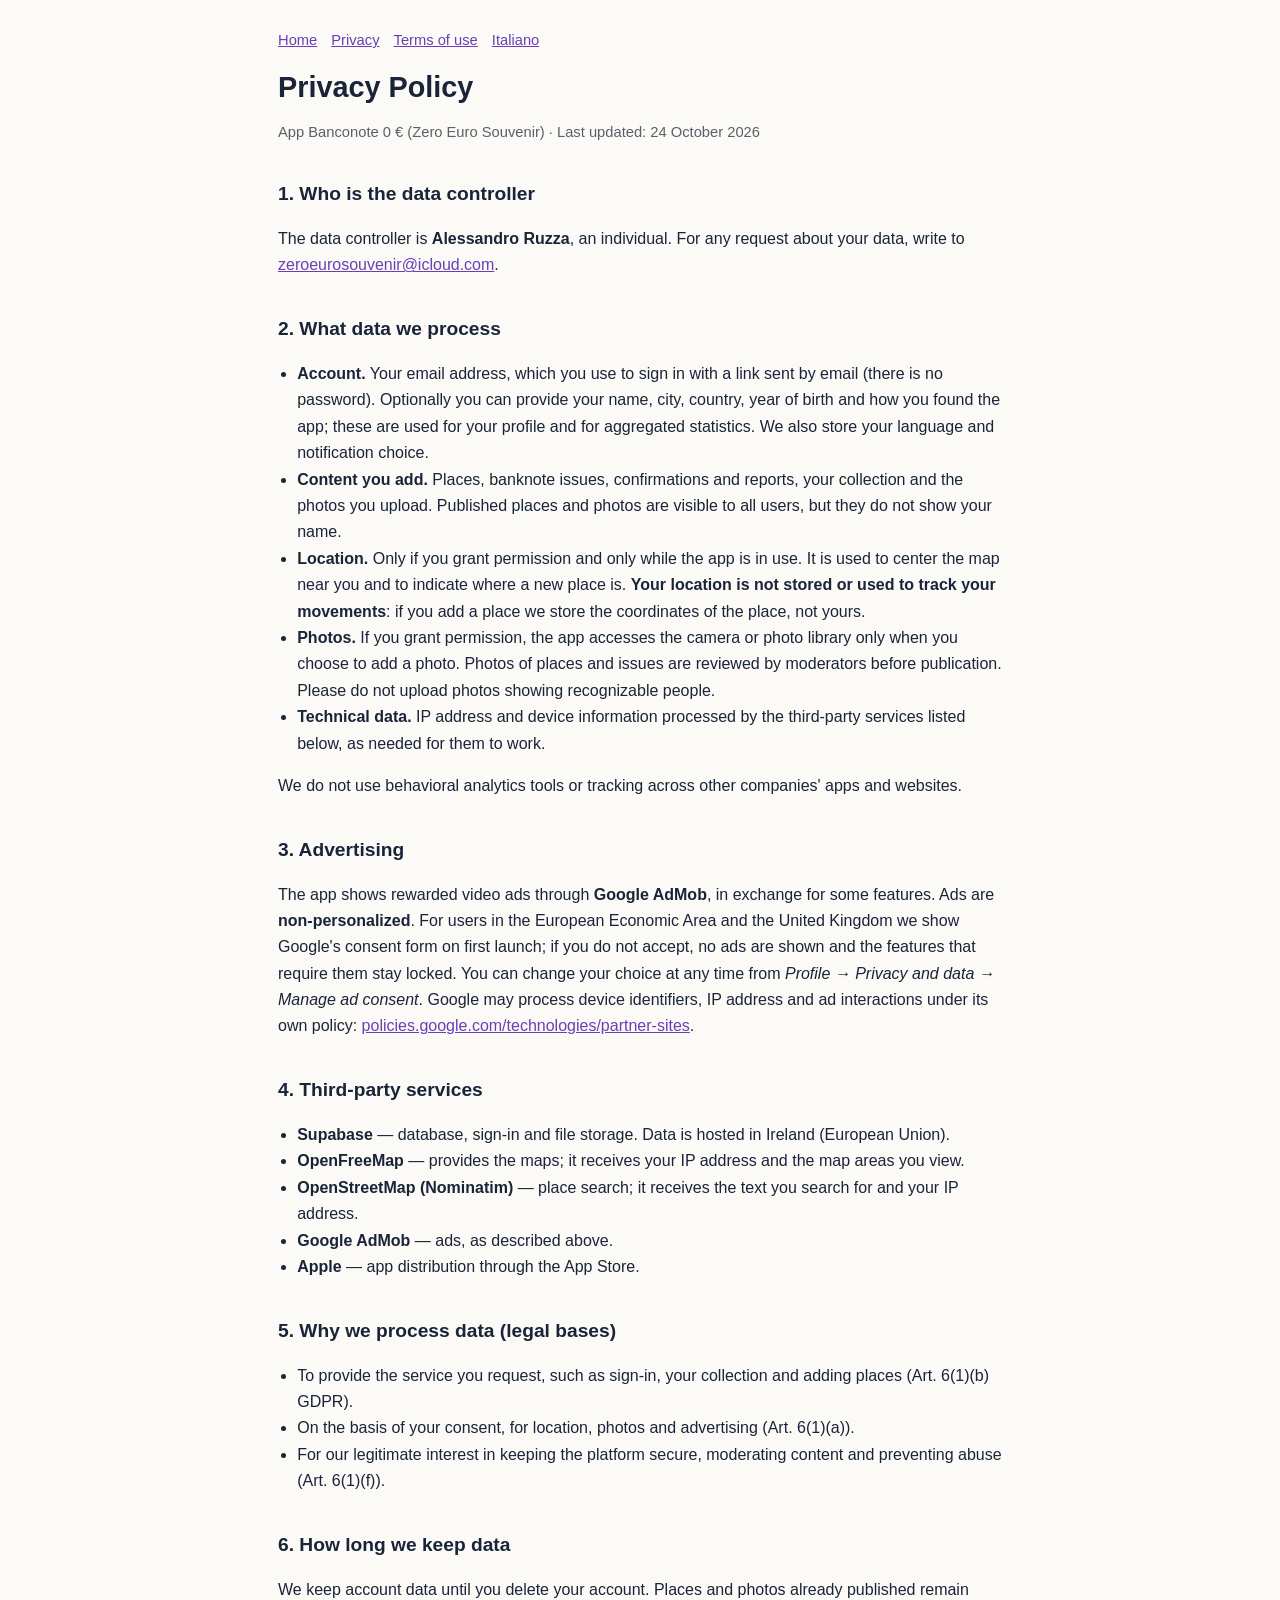
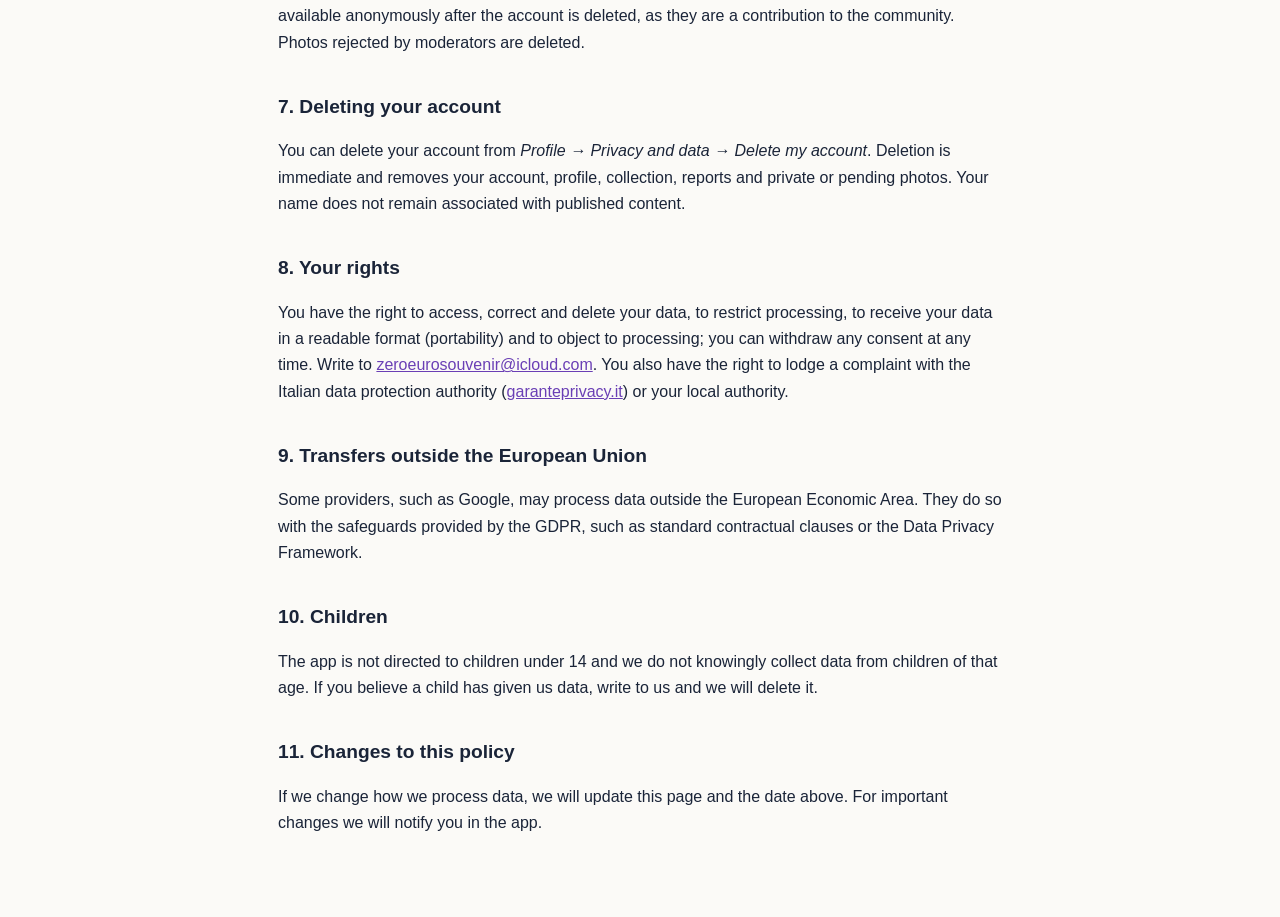
==== privacy-en.html @ 9dd88ea6 "Sito privacy" ====
<!doctype html>
<html lang="en">
<head>
<meta charset="utf-8">
<meta name="viewport" content="width=device-width,initial-scale=1">
<title>Privacy Policy — Banconote 0 €</title>
<link rel="stylesheet" href="style.css">
</head>
<body>
<main>
<nav><a href="index.html">Home</a><a href="privacy-en.html">Privacy</a><a href="terms-en.html">Terms of use</a><a href="privacy.html">Italiano</a></nav>
<h1>Privacy Policy</h1>
<p class="muted">App Banconote 0 € (Zero Euro Souvenir) &middot; Last updated: 24 October 2026</p>

<h2>1. Who is the data controller</h2>
<p>The data controller is <strong>Alessandro Ruzza</strong>, an individual. For any request about your data, write to <a href="mailto:zeroeurosouvenir@icloud.com">zeroeurosouvenir@icloud.com</a>.</p>

<h2>2. What data we process</h2>
<ul>
<li><strong>Account.</strong> Your email address, which you use to sign in with a link sent by email (there is no password). Optionally you can provide your name, city, country, year of birth and how you found the app; these are used for your profile and for aggregated statistics. We also store your language and notification choice.</li>
<li><strong>Content you add.</strong> Places, banknote issues, confirmations and reports, your collection and the photos you upload. Published places and photos are visible to all users, but they do not show your name.</li>
<li><strong>Location.</strong> Only if you grant permission and only while the app is in use. It is used to center the map near you and to indicate where a new place is. <strong>Your location is not stored or used to track your movements</strong>: if you add a place we store the coordinates of the place, not yours.</li>
<li><strong>Photos.</strong> If you grant permission, the app accesses the camera or photo library only when you choose to add a photo. Photos of places and issues are reviewed by moderators before publication. Please do not upload photos showing recognizable people.</li>
<li><strong>Technical data.</strong> IP address and device information processed by the third-party services listed below, as needed for them to work.</li>
</ul>
<p>We do not use behavioral analytics tools or tracking across other companies' apps and websites.</p>

<h2>3. Advertising</h2>
<p>The app shows rewarded video ads through <strong>Google AdMob</strong>, in exchange for some features. Ads are <strong>non-personalized</strong>. For users in the European Economic Area and the United Kingdom we show Google's consent form on first launch; if you do not accept, no ads are shown and the features that require them stay locked. You can change your choice at any time from <em>Profile &rarr; Privacy and data &rarr; Manage ad consent</em>. Google may process device identifiers, IP address and ad interactions under its own policy: <a href="https://policies.google.com/technologies/partner-sites">policies.google.com/technologies/partner-sites</a>.</p>

<h2>4. Third-party services</h2>
<ul>
<li><strong>Supabase</strong> &mdash; database, sign-in and file storage. Data is hosted in Ireland (European Union).</li>
<li><strong>OpenFreeMap</strong> &mdash; provides the maps; it receives your IP address and the map areas you view.</li>
<li><strong>OpenStreetMap (Nominatim)</strong> &mdash; place search; it receives the text you search for and your IP address.</li>
<li><strong>Google AdMob</strong> &mdash; ads, as described above.</li>
<li><strong>Apple</strong> &mdash; app distribution through the App Store.</li>
</ul>

<h2>5. Why we process data (legal bases)</h2>
<ul>
<li>To provide the service you request, such as sign-in, your collection and adding places (Art. 6(1)(b) GDPR).</li>
<li>On the basis of your consent, for location, photos and advertising (Art. 6(1)(a)).</li>
<li>For our legitimate interest in keeping the platform secure, moderating content and preventing abuse (Art. 6(1)(f)).</li>
</ul>

<h2>6. How long we keep data</h2>
<p>We keep account data until you delete your account. Places and photos already published remain available anonymously after the account is deleted, as they are a contribution to the community. Photos rejected by moderators are deleted.</p>

<h2>7. Deleting your account</h2>
<p>You can delete your account from <em>Profile &rarr; Privacy and data &rarr; Delete my account</em>. Deletion is immediate and removes your account, profile, collection, reports and private or pending photos. Your name does not remain associated with published content.</p>

<h2>8. Your rights</h2>
<p>You have the right to access, correct and delete your data, to restrict processing, to receive your data in a readable format (portability) and to object to processing; you can withdraw any consent at any time. Write to <a href="mailto:zeroeurosouvenir@icloud.com">zeroeurosouvenir@icloud.com</a>. You also have the right to lodge a complaint with the Italian data protection authority (<a href="https://www.garanteprivacy.it">garanteprivacy.it</a>) or your local authority.</p>

<h2>9. Transfers outside the European Union</h2>
<p>Some providers, such as Google, may process data outside the European Economic Area. They do so with the safeguards provided by the GDPR, such as standard contractual clauses or the Data Privacy Framework.</p>

<h2>10. Children</h2>
<p>The app is not directed to children under 14 and we do not knowingly collect data from children of that age. If you believe a child has given us data, write to us and we will delete it.</p>

<h2>11. Changes to this policy</h2>
<p>If we change how we process data, we will update this page and the date above. For important changes we will notify you in the app.</p>

</main>
</body>
</html>
---- style.css ----
:root{--bg:#fbfaf7;--fg:#1a2438;--muted:#5a6068;--brand:#6a3fb5;--card:#ffffff;--line:#e4e2dc}
@media (prefers-color-scheme:dark){:root{--bg:#14161c;--fg:#eceef3;--muted:#a5a9b3;--brand:#b79bf0;--card:#1c1f27;--line:#2c303a}}
*{box-sizing:border-box}
body{margin:0;background:var(--bg);color:var(--fg);font:16px/1.65 -apple-system,BlinkMacSystemFont,"Segoe UI",Roboto,Helvetica,Arial,sans-serif}
main{max-width:760px;margin:0 auto;padding:28px 18px 64px}
h1{font-size:1.8rem;line-height:1.2;margin:.2em 0 .3em}
h2{font-size:1.2rem;margin:1.8em 0 .4em}
p,li{color:var(--fg)}
.muted{color:var(--muted);font-size:.92rem}
a{color:var(--brand)}
ul{padding-left:1.2em}
nav{display:flex;gap:14px;flex-wrap:wrap;font-size:.92rem;margin-bottom:18px}
.card{background:var(--card);border:1px solid var(--line);border-radius:14px;padding:16px 18px;margin:14px 0}
footer{margin-top:40px;padding-top:16px;border-top:1px solid var(--line)}
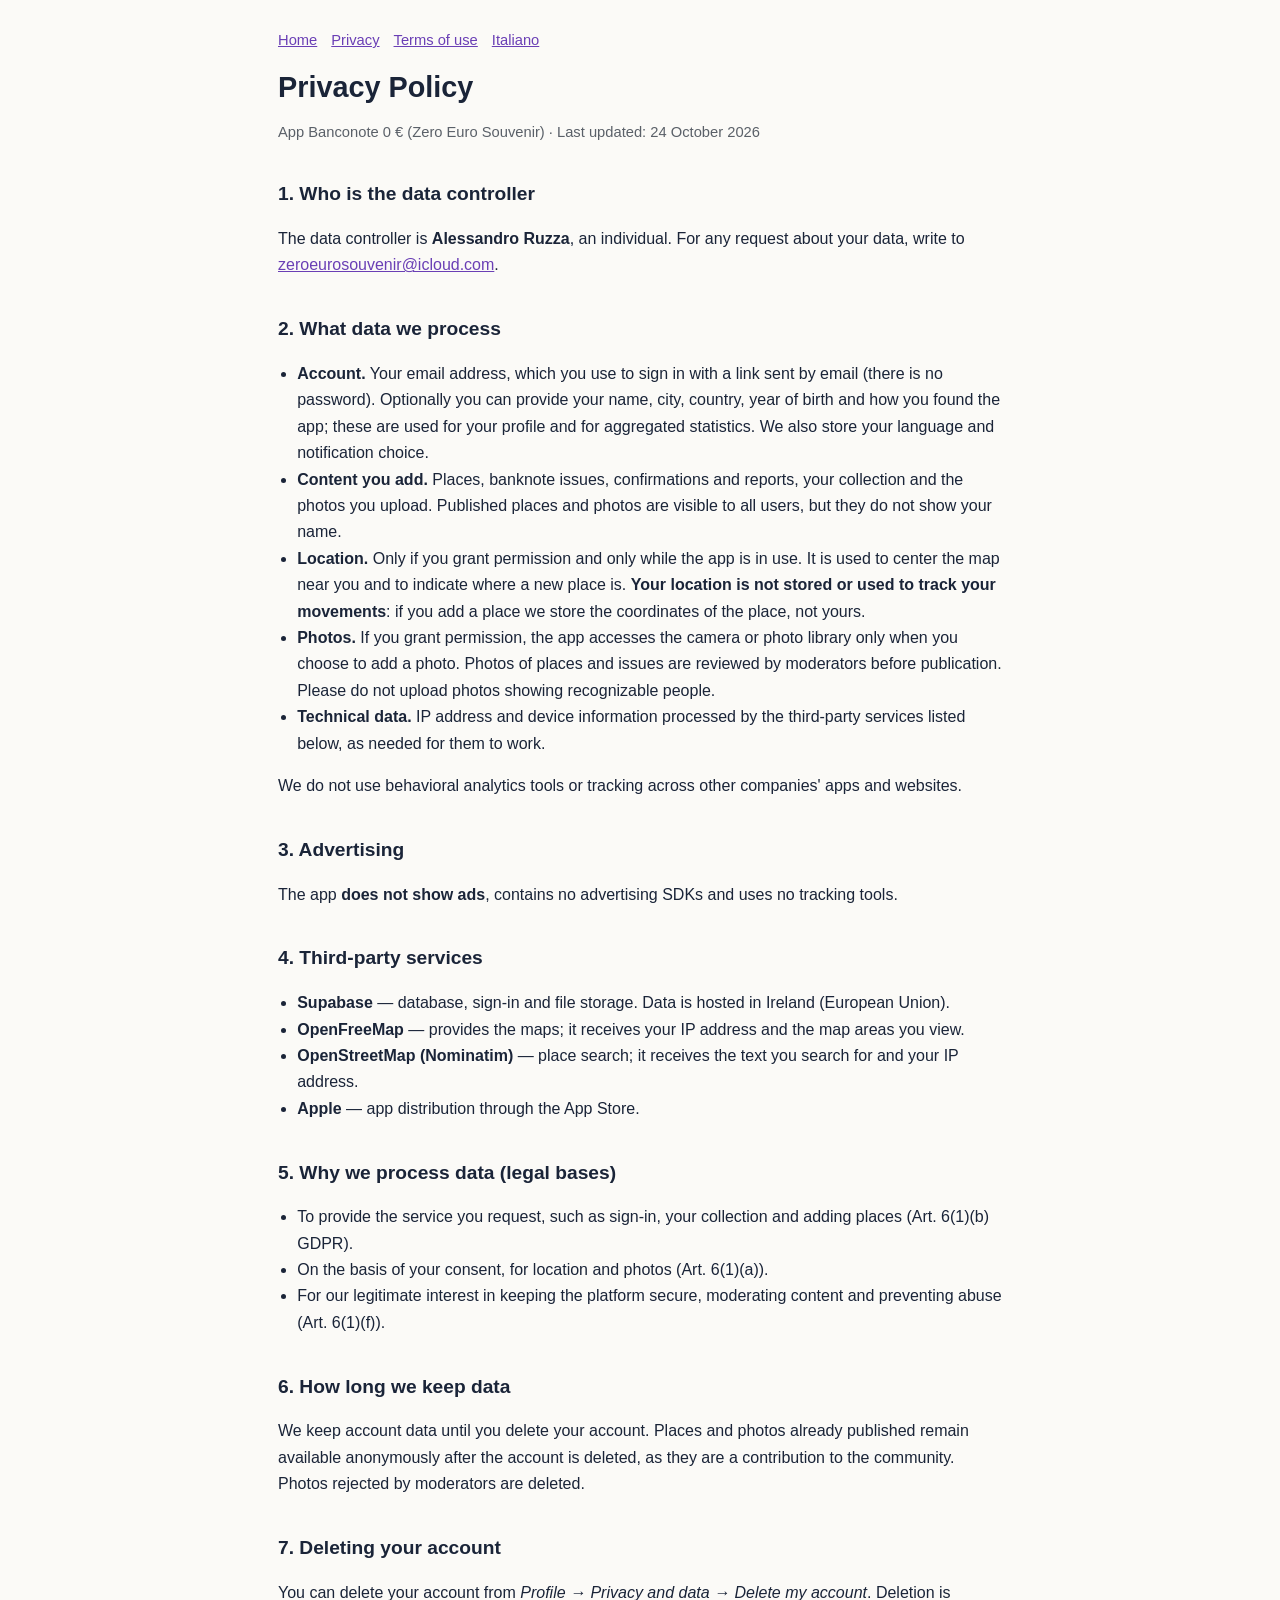
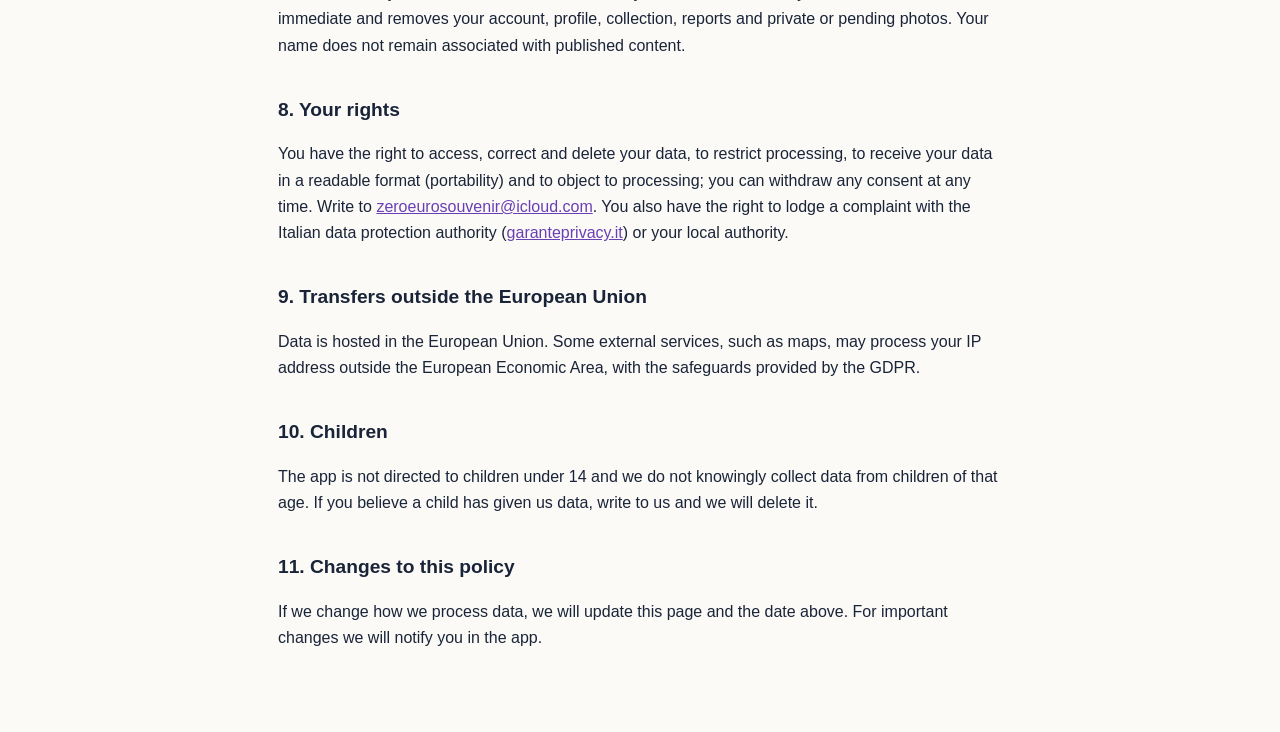
==== commit 17e070f6: "Policy: app senza pubblicità" ====
--- a/privacy-en.html
+++ b/privacy-en.html
@@ -26,21 +26,20 @@
 <p>We do not use behavioral analytics tools or tracking across other companies' apps and websites.</p>
 
 <h2>3. Advertising</h2>
-<p>The app shows rewarded video ads through <strong>Google AdMob</strong>, in exchange for some features. Ads are <strong>non-personalized</strong>. For users in the European Economic Area and the United Kingdom we show Google's consent form on first launch; if you do not accept, no ads are shown and the features that require them stay locked. You can change your choice at any time from <em>Profile &rarr; Privacy and data &rarr; Manage ad consent</em>. Google may process device identifiers, IP address and ad interactions under its own policy: <a href="https://policies.google.com/technologies/partner-sites">policies.google.com/technologies/partner-sites</a>.</p>
+<p>The app <strong>does not show ads</strong>, contains no advertising SDKs and uses no tracking tools.</p>
 
 <h2>4. Third-party services</h2>
 <ul>
 <li><strong>Supabase</strong> &mdash; database, sign-in and file storage. Data is hosted in Ireland (European Union).</li>
 <li><strong>OpenFreeMap</strong> &mdash; provides the maps; it receives your IP address and the map areas you view.</li>
 <li><strong>OpenStreetMap (Nominatim)</strong> &mdash; place search; it receives the text you search for and your IP address.</li>
-<li><strong>Google AdMob</strong> &mdash; ads, as described above.</li>
 <li><strong>Apple</strong> &mdash; app distribution through the App Store.</li>
 </ul>
 
 <h2>5. Why we process data (legal bases)</h2>
 <ul>
 <li>To provide the service you request, such as sign-in, your collection and adding places (Art. 6(1)(b) GDPR).</li>
-<li>On the basis of your consent, for location, photos and advertising (Art. 6(1)(a)).</li>
+<li>On the basis of your consent, for location and photos (Art. 6(1)(a)).</li>
 <li>For our legitimate interest in keeping the platform secure, moderating content and preventing abuse (Art. 6(1)(f)).</li>
 </ul>
 
@@ -54,7 +53,7 @@
 <p>You have the right to access, correct and delete your data, to restrict processing, to receive your data in a readable format (portability) and to object to processing; you can withdraw any consent at any time. Write to <a href="mailto:zeroeurosouvenir@icloud.com">zeroeurosouvenir@icloud.com</a>. You also have the right to lodge a complaint with the Italian data protection authority (<a href="https://www.garanteprivacy.it">garanteprivacy.it</a>) or your local authority.</p>
 
 <h2>9. Transfers outside the European Union</h2>
-<p>Some providers, such as Google, may process data outside the European Economic Area. They do so with the safeguards provided by the GDPR, such as standard contractual clauses or the Data Privacy Framework.</p>
+<p>Data is hosted in the European Union. Some external services, such as maps, may process your IP address outside the European Economic Area, with the safeguards provided by the GDPR.</p>
 
 <h2>10. Children</h2>
 <p>The app is not directed to children under 14 and we do not knowingly collect data from children of that age. If you believe a child has given us data, write to us and we will delete it.</p>
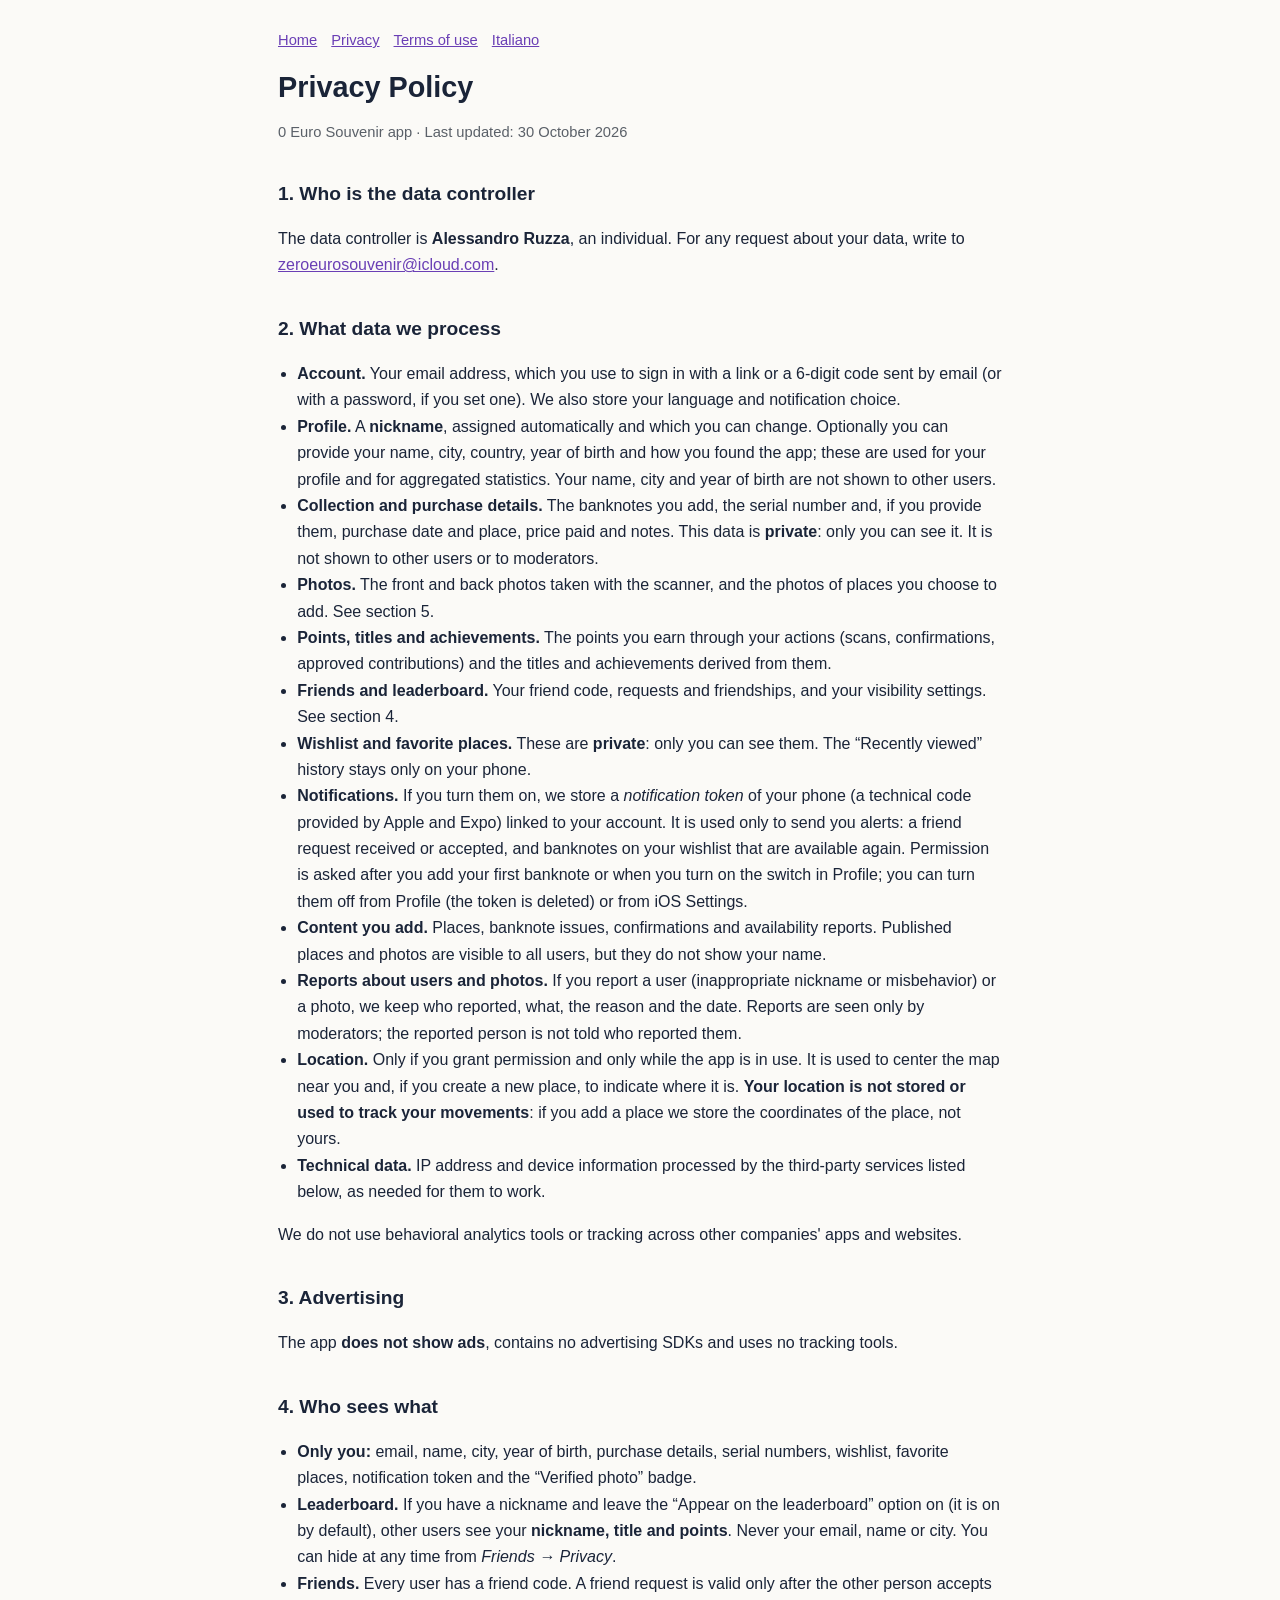
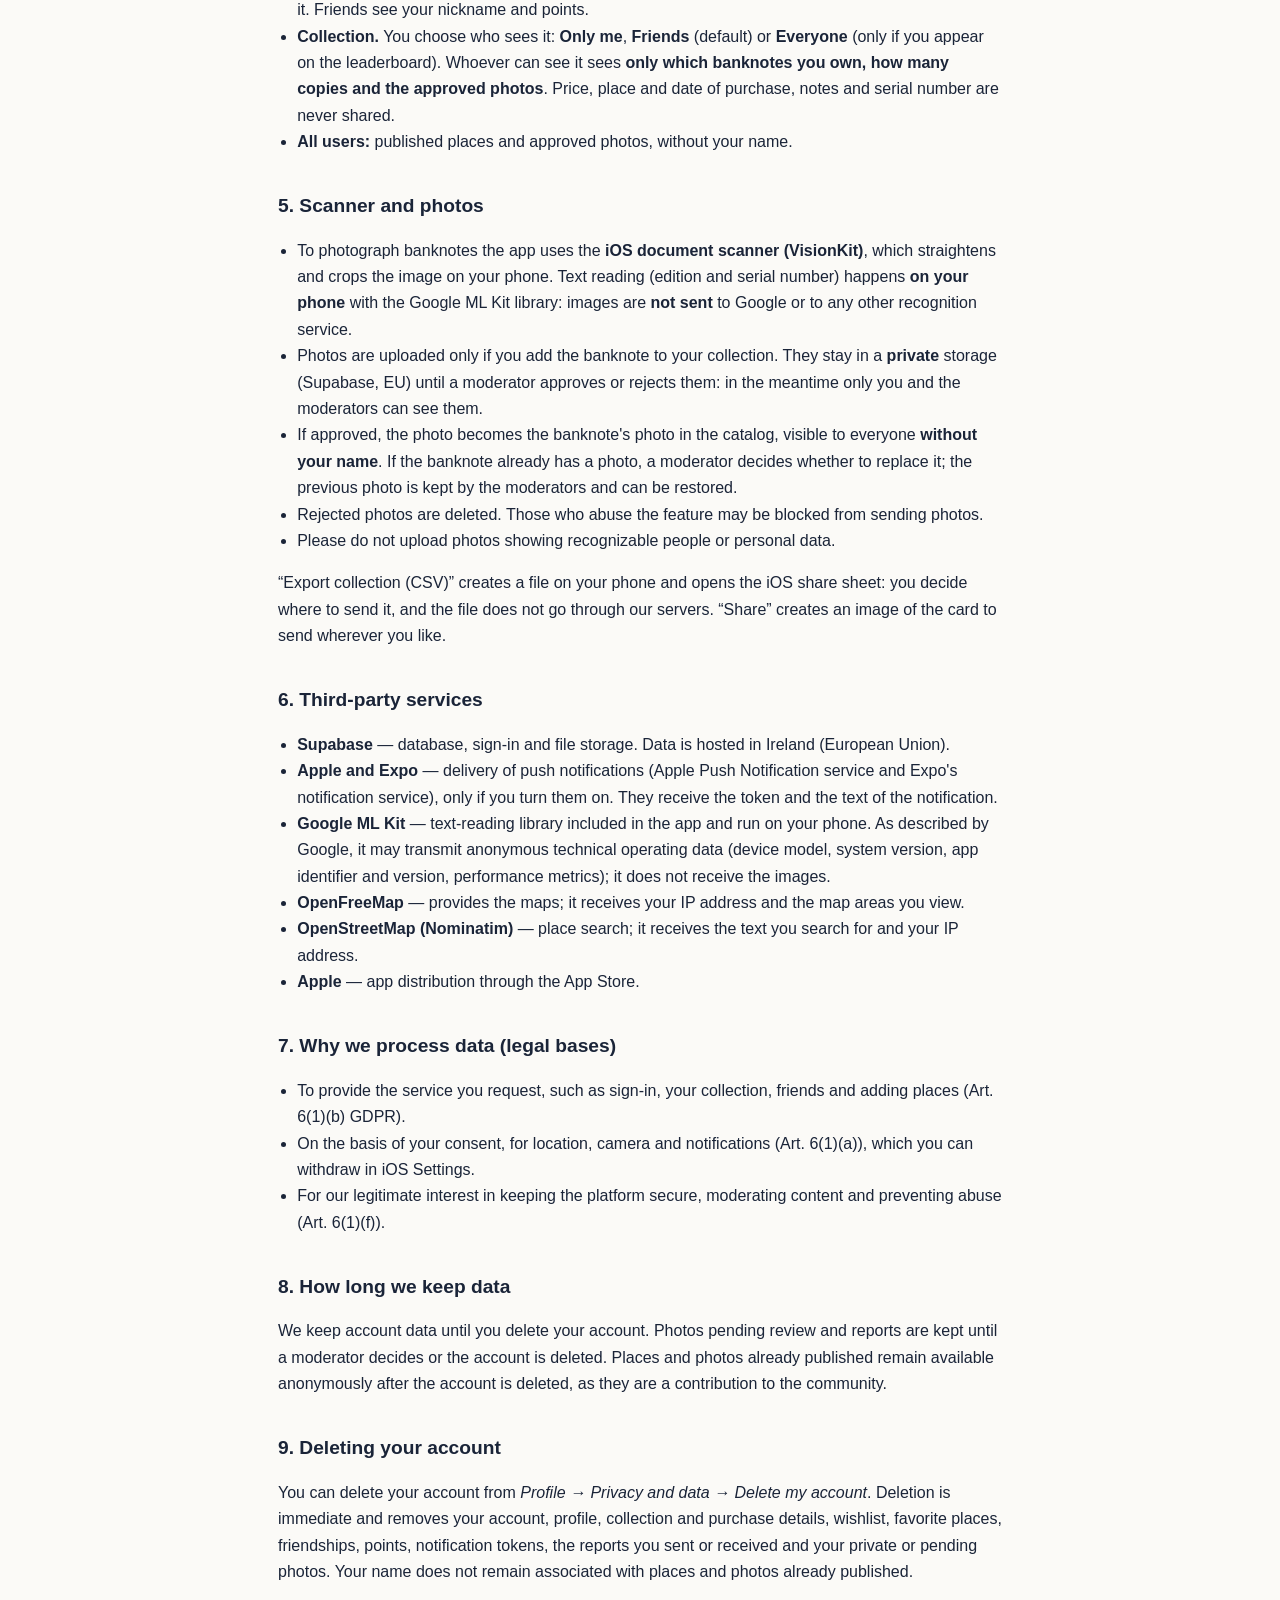
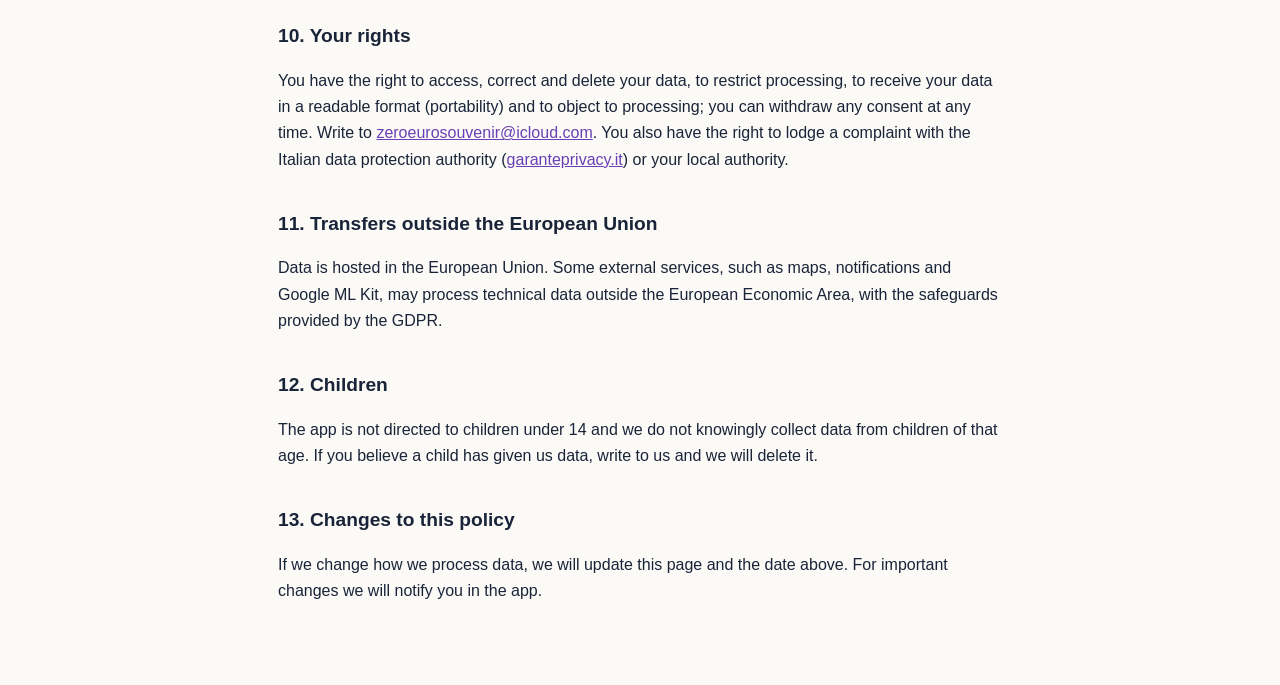
==== commit 1d9050bb: "Add files via upload" ====
--- a/privacy-en.html
+++ b/privacy-en.html
@@ -3,24 +3,31 @@
 <head>
 <meta charset="utf-8">
 <meta name="viewport" content="width=device-width,initial-scale=1">
-<title>Privacy Policy — Banconote 0 €</title>
+<title>Privacy Policy — 0 Euro Souvenir</title>
 <link rel="stylesheet" href="style.css">
 </head>
 <body>
 <main>
 <nav><a href="index.html">Home</a><a href="privacy-en.html">Privacy</a><a href="terms-en.html">Terms of use</a><a href="privacy.html">Italiano</a></nav>
 <h1>Privacy Policy</h1>
-<p class="muted">App Banconote 0 € (Zero Euro Souvenir) &middot; Last updated: 24 October 2026</p>
+<p class="muted">0 Euro Souvenir app &middot; Last updated: 30 October 2026</p>
 
 <h2>1. Who is the data controller</h2>
 <p>The data controller is <strong>Alessandro Ruzza</strong>, an individual. For any request about your data, write to <a href="mailto:zeroeurosouvenir@icloud.com">zeroeurosouvenir@icloud.com</a>.</p>
 
 <h2>2. What data we process</h2>
 <ul>
-<li><strong>Account.</strong> Your email address, which you use to sign in with a link sent by email (there is no password). Optionally you can provide your name, city, country, year of birth and how you found the app; these are used for your profile and for aggregated statistics. We also store your language and notification choice.</li>
-<li><strong>Content you add.</strong> Places, banknote issues, confirmations and reports, your collection and the photos you upload. Published places and photos are visible to all users, but they do not show your name.</li>
-<li><strong>Location.</strong> Only if you grant permission and only while the app is in use. It is used to center the map near you and to indicate where a new place is. <strong>Your location is not stored or used to track your movements</strong>: if you add a place we store the coordinates of the place, not yours.</li>
-<li><strong>Photos.</strong> If you grant permission, the app accesses the camera or photo library only when you choose to add a photo. Photos of places and issues are reviewed by moderators before publication. Please do not upload photos showing recognizable people.</li>
+<li><strong>Account.</strong> Your email address, which you use to sign in with a link or a 6-digit code sent by email (or with a password, if you set one). We also store your language and notification choice.</li>
+<li><strong>Profile.</strong> A <strong>nickname</strong>, assigned automatically and which you can change. Optionally you can provide your name, city, country, year of birth and how you found the app; these are used for your profile and for aggregated statistics. Your name, city and year of birth are not shown to other users.</li>
+<li><strong>Collection and purchase details.</strong> The banknotes you add, the serial number and, if you provide them, purchase date and place, price paid and notes. This data is <strong>private</strong>: only you can see it. It is not shown to other users or to moderators.</li>
+<li><strong>Photos.</strong> The front and back photos taken with the scanner, and the photos of places you choose to add. See section 5.</li>
+<li><strong>Points, titles and achievements.</strong> The points you earn through your actions (scans, confirmations, approved contributions) and the titles and achievements derived from them.</li>
+<li><strong>Friends and leaderboard.</strong> Your friend code, requests and friendships, and your visibility settings. See section 4.</li>
+<li><strong>Wishlist and favorite places.</strong> These are <strong>private</strong>: only you can see them. The &ldquo;Recently viewed&rdquo; history stays only on your phone.</li>
+<li><strong>Notifications.</strong> If you turn them on, we store a <em>notification token</em> of your phone (a technical code provided by Apple and Expo) linked to your account. It is used only to send you alerts: a friend request received or accepted, and banknotes on your wishlist that are available again. Permission is asked after you add your first banknote or when you turn on the switch in Profile; you can turn them off from Profile (the token is deleted) or from iOS Settings.</li>
+<li><strong>Content you add.</strong> Places, banknote issues, confirmations and availability reports. Published places and photos are visible to all users, but they do not show your name.</li>
+<li><strong>Reports about users and photos.</strong> If you report a user (inappropriate nickname or misbehavior) or a photo, we keep who reported, what, the reason and the date. Reports are seen only by moderators; the reported person is not told who reported them.</li>
+<li><strong>Location.</strong> Only if you grant permission and only while the app is in use. It is used to center the map near you and, if you create a new place, to indicate where it is. <strong>Your location is not stored or used to track your movements</strong>: if you add a place we store the coordinates of the place, not yours.</li>
 <li><strong>Technical data.</strong> IP address and device information processed by the third-party services listed below, as needed for them to work.</li>
 </ul>
 <p>We do not use behavioral analytics tools or tracking across other companies' apps and websites.</p>
@@ -28,37 +35,58 @@
 <h2>3. Advertising</h2>
 <p>The app <strong>does not show ads</strong>, contains no advertising SDKs and uses no tracking tools.</p>
 
-<h2>4. Third-party services</h2>
+<h2>4. Who sees what</h2>
+<ul>
+<li><strong>Only you:</strong> email, name, city, year of birth, purchase details, serial numbers, wishlist, favorite places, notification token and the &ldquo;Verified photo&rdquo; badge.</li>
+<li><strong>Leaderboard.</strong> If you have a nickname and leave the &ldquo;Appear on the leaderboard&rdquo; option on (it is on by default), other users see your <strong>nickname, title and points</strong>. Never your email, name or city. You can hide at any time from <em>Friends &rarr; Privacy</em>.</li>
+<li><strong>Friends.</strong> Every user has a friend code. A friend request is valid only after the other person accepts it. Friends see your nickname and points.</li>
+<li><strong>Collection.</strong> You choose who sees it: <strong>Only me</strong>, <strong>Friends</strong> (default) or <strong>Everyone</strong> (only if you appear on the leaderboard). Whoever can see it sees <strong>only which banknotes you own, how many copies and the approved photos</strong>. Price, place and date of purchase, notes and serial number are never shared.</li>
+<li><strong>All users:</strong> published places and approved photos, without your name.</li>
+</ul>
+
+<h2>5. Scanner and photos</h2>
+<ul>
+<li>To photograph banknotes the app uses the <strong>iOS document scanner (VisionKit)</strong>, which straightens and crops the image on your phone. Text reading (edition and serial number) happens <strong>on your phone</strong> with the Google ML Kit library: images are <strong>not sent</strong> to Google or to any other recognition service.</li>
+<li>Photos are uploaded only if you add the banknote to your collection. They stay in a <strong>private</strong> storage (Supabase, EU) until a moderator approves or rejects them: in the meantime only you and the moderators can see them.</li>
+<li>If approved, the photo becomes the banknote's photo in the catalog, visible to everyone <strong>without your name</strong>. If the banknote already has a photo, a moderator decides whether to replace it; the previous photo is kept by the moderators and can be restored.</li>
+<li>Rejected photos are deleted. Those who abuse the feature may be blocked from sending photos.</li>
+<li>Please do not upload photos showing recognizable people or personal data.</li>
+</ul>
+<p>&ldquo;Export collection (CSV)&rdquo; creates a file on your phone and opens the iOS share sheet: you decide where to send it, and the file does not go through our servers. &ldquo;Share&rdquo; creates an image of the card to send wherever you like.</p>
+
+<h2>6. Third-party services</h2>
 <ul>
 <li><strong>Supabase</strong> &mdash; database, sign-in and file storage. Data is hosted in Ireland (European Union).</li>
+<li><strong>Apple and Expo</strong> &mdash; delivery of push notifications (Apple Push Notification service and Expo's notification service), only if you turn them on. They receive the token and the text of the notification.</li>
+<li><strong>Google ML Kit</strong> &mdash; text-reading library included in the app and run on your phone. As described by Google, it may transmit anonymous technical operating data (device model, system version, app identifier and version, performance metrics); it does not receive the images.</li>
 <li><strong>OpenFreeMap</strong> &mdash; provides the maps; it receives your IP address and the map areas you view.</li>
 <li><strong>OpenStreetMap (Nominatim)</strong> &mdash; place search; it receives the text you search for and your IP address.</li>
 <li><strong>Apple</strong> &mdash; app distribution through the App Store.</li>
 </ul>
 
-<h2>5. Why we process data (legal bases)</h2>
+<h2>7. Why we process data (legal bases)</h2>
 <ul>
-<li>To provide the service you request, such as sign-in, your collection and adding places (Art. 6(1)(b) GDPR).</li>
-<li>On the basis of your consent, for location and photos (Art. 6(1)(a)).</li>
+<li>To provide the service you request, such as sign-in, your collection, friends and adding places (Art. 6(1)(b) GDPR).</li>
+<li>On the basis of your consent, for location, camera and notifications (Art. 6(1)(a)), which you can withdraw in iOS Settings.</li>
 <li>For our legitimate interest in keeping the platform secure, moderating content and preventing abuse (Art. 6(1)(f)).</li>
 </ul>
 
-<h2>6. How long we keep data</h2>
-<p>We keep account data until you delete your account. Places and photos already published remain available anonymously after the account is deleted, as they are a contribution to the community. Photos rejected by moderators are deleted.</p>
+<h2>8. How long we keep data</h2>
+<p>We keep account data until you delete your account. Photos pending review and reports are kept until a moderator decides or the account is deleted. Places and photos already published remain available anonymously after the account is deleted, as they are a contribution to the community.</p>
 
-<h2>7. Deleting your account</h2>
-<p>You can delete your account from <em>Profile &rarr; Privacy and data &rarr; Delete my account</em>. Deletion is immediate and removes your account, profile, collection, reports and private or pending photos. Your name does not remain associated with published content.</p>
+<h2>9. Deleting your account</h2>
+<p>You can delete your account from <em>Profile &rarr; Privacy and data &rarr; Delete my account</em>. Deletion is immediate and removes your account, profile, collection and purchase details, wishlist, favorite places, friendships, points, notification tokens, the reports you sent or received and your private or pending photos. Your name does not remain associated with places and photos already published.</p>
 
-<h2>8. Your rights</h2>
+<h2>10. Your rights</h2>
 <p>You have the right to access, correct and delete your data, to restrict processing, to receive your data in a readable format (portability) and to object to processing; you can withdraw any consent at any time. Write to <a href="mailto:zeroeurosouvenir@icloud.com">zeroeurosouvenir@icloud.com</a>. You also have the right to lodge a complaint with the Italian data protection authority (<a href="https://www.garanteprivacy.it">garanteprivacy.it</a>) or your local authority.</p>
 
-<h2>9. Transfers outside the European Union</h2>
-<p>Data is hosted in the European Union. Some external services, such as maps, may process your IP address outside the European Economic Area, with the safeguards provided by the GDPR.</p>
+<h2>11. Transfers outside the European Union</h2>
+<p>Data is hosted in the European Union. Some external services, such as maps, notifications and Google ML Kit, may process technical data outside the European Economic Area, with the safeguards provided by the GDPR.</p>
 
-<h2>10. Children</h2>
+<h2>12. Children</h2>
 <p>The app is not directed to children under 14 and we do not knowingly collect data from children of that age. If you believe a child has given us data, write to us and we will delete it.</p>
 
-<h2>11. Changes to this policy</h2>
+<h2>13. Changes to this policy</h2>
 <p>If we change how we process data, we will update this page and the date above. For important changes we will notify you in the app.</p>
 
 </main>
